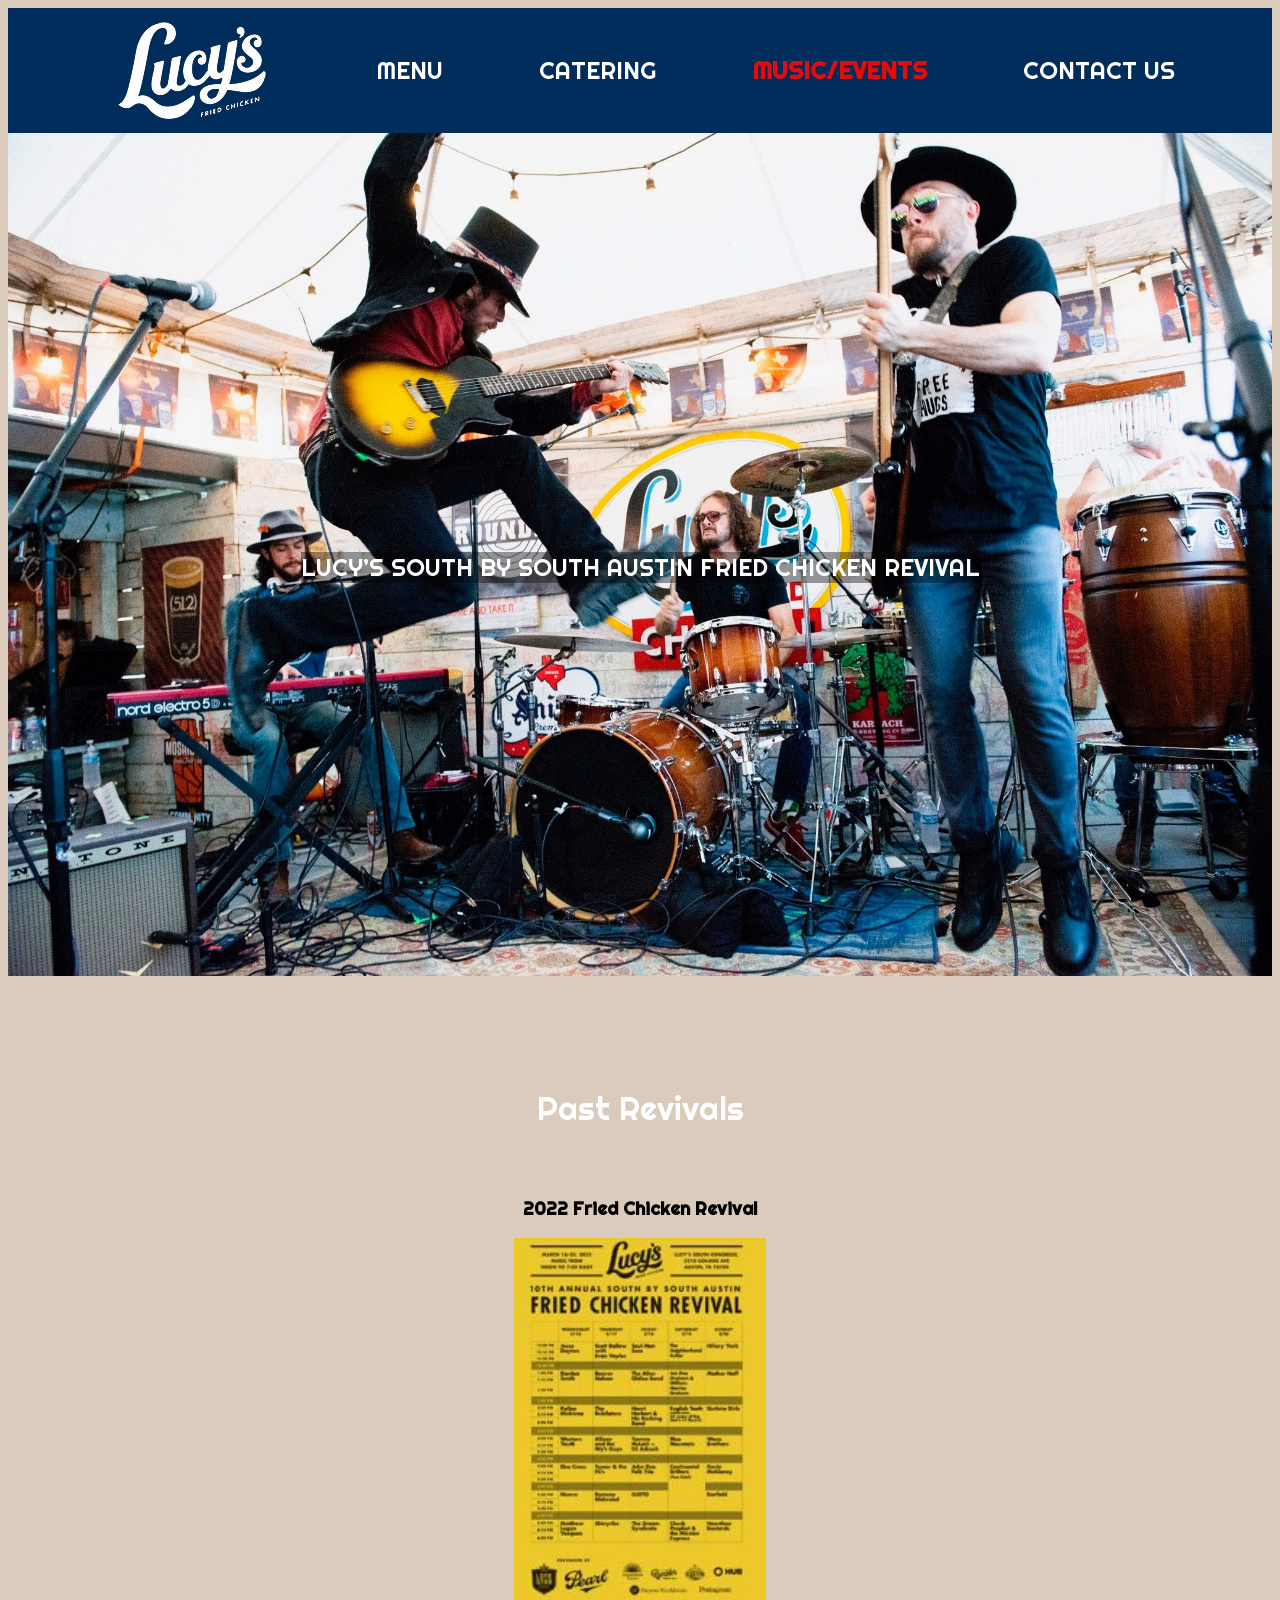
==== Interior Page/index.html @ e4cff9c6 "Nav Bar and Hero Image" ====
<!DOCTYPE html>
<head>
    <title>Lucy's Revival</title>
    <link rel="stylesheet" type="text/css" href="css/style.css">
    <link rel="preconnect" href="https://fonts.googleapis.com">
    <link rel="preconnect" href="https://fonts.gstatic.com" crossorigin>
    <link href="https://fonts.googleapis.com/css2?family=Poppins:wght@400;700&family=Righteous&display=swap" rel="stylesheet">
</head>

<body>
  <header>
    <nav id="navBar">
        <div id="navigation">
          <img class=logo src="images/lucy's-transparent-logo.png" alt="Lucy's Logo">
          <p>MENU</p>
          <p>CATERING</p>
          <p class="highlight">MUSIC/EVENTS</p>
          <p>CONTACT US</p>
        </div>
    </nav>
  </header>

    <div class="heroImgContainer">
      <img class=heroImg width=100% height=auto src="images/image 58.jpg" alt="Band plays guitar while jumping in the air excitedly">
      <h2><span>LUCY’S SOUTH BY SOUTH AUSTIN FRIED CHICKEN REVIVAL</span></h2>
    </div>
    <div class="apology">

    </div>
    <br>
    <br>
    <br>
    <section>
      <p class="h3">Past Revivals</p>
      <br>
      <div>
        <h3 class="first">2022 Fried Chicken Revival</h3>
        <img class="revival-first" src="images/image 62.jpg" alt="2022 Fried Chicken Revival Lineup">
      </div>
      <div>

      </div>
    </section>
  </body>
---- Interior Page/css/style.css ----
body {
    background-color: #dacbbc;
}

#navigation {
    display: flex;
    align-items: center;
    justify-content: space-evenly;
    color: white;
    font-family: 'Righteous', sans-serif;
    font-size: x-large;
}

.logo {
    padding-right: 20%;
    padding: 1%;
}

nav {
    background-color: #002D5C;
    align-items: center;
}

.highlight {
    color: #e20c0c;
    font-weight: bold;
}

.navBar {
    display: flex;
    flex-direction: row;
    margin: 0px 5%;
}

.heroImgContainer {
    display: flex;
    position: relative;
    align-items: center;
}

h2 {
    position: absolute;
    font-family: 'Righteous', sans-serif;
    color: white;
    font-size: x-large;
    text-align: center;
    font-weight: 400;
    width: 100%;
}

span {
    background-color: rgba(0, 0, 0, 0.384);
}
.heroImg {
    padding-bottom: 2%;
}

.h3 {
    font-family: 'Righteous', sans-serif;
    color: white;
    text-align: center;
    font-size: xx-large;
}

.first {
    text-align: center;
}

h3 {
    font-family: 'Righteous', sans-serif;
    font-size: large;
}

.revival-first {
    display: block;
    margin-left: auto;
    margin-right: auto;
    width: 20%;
}
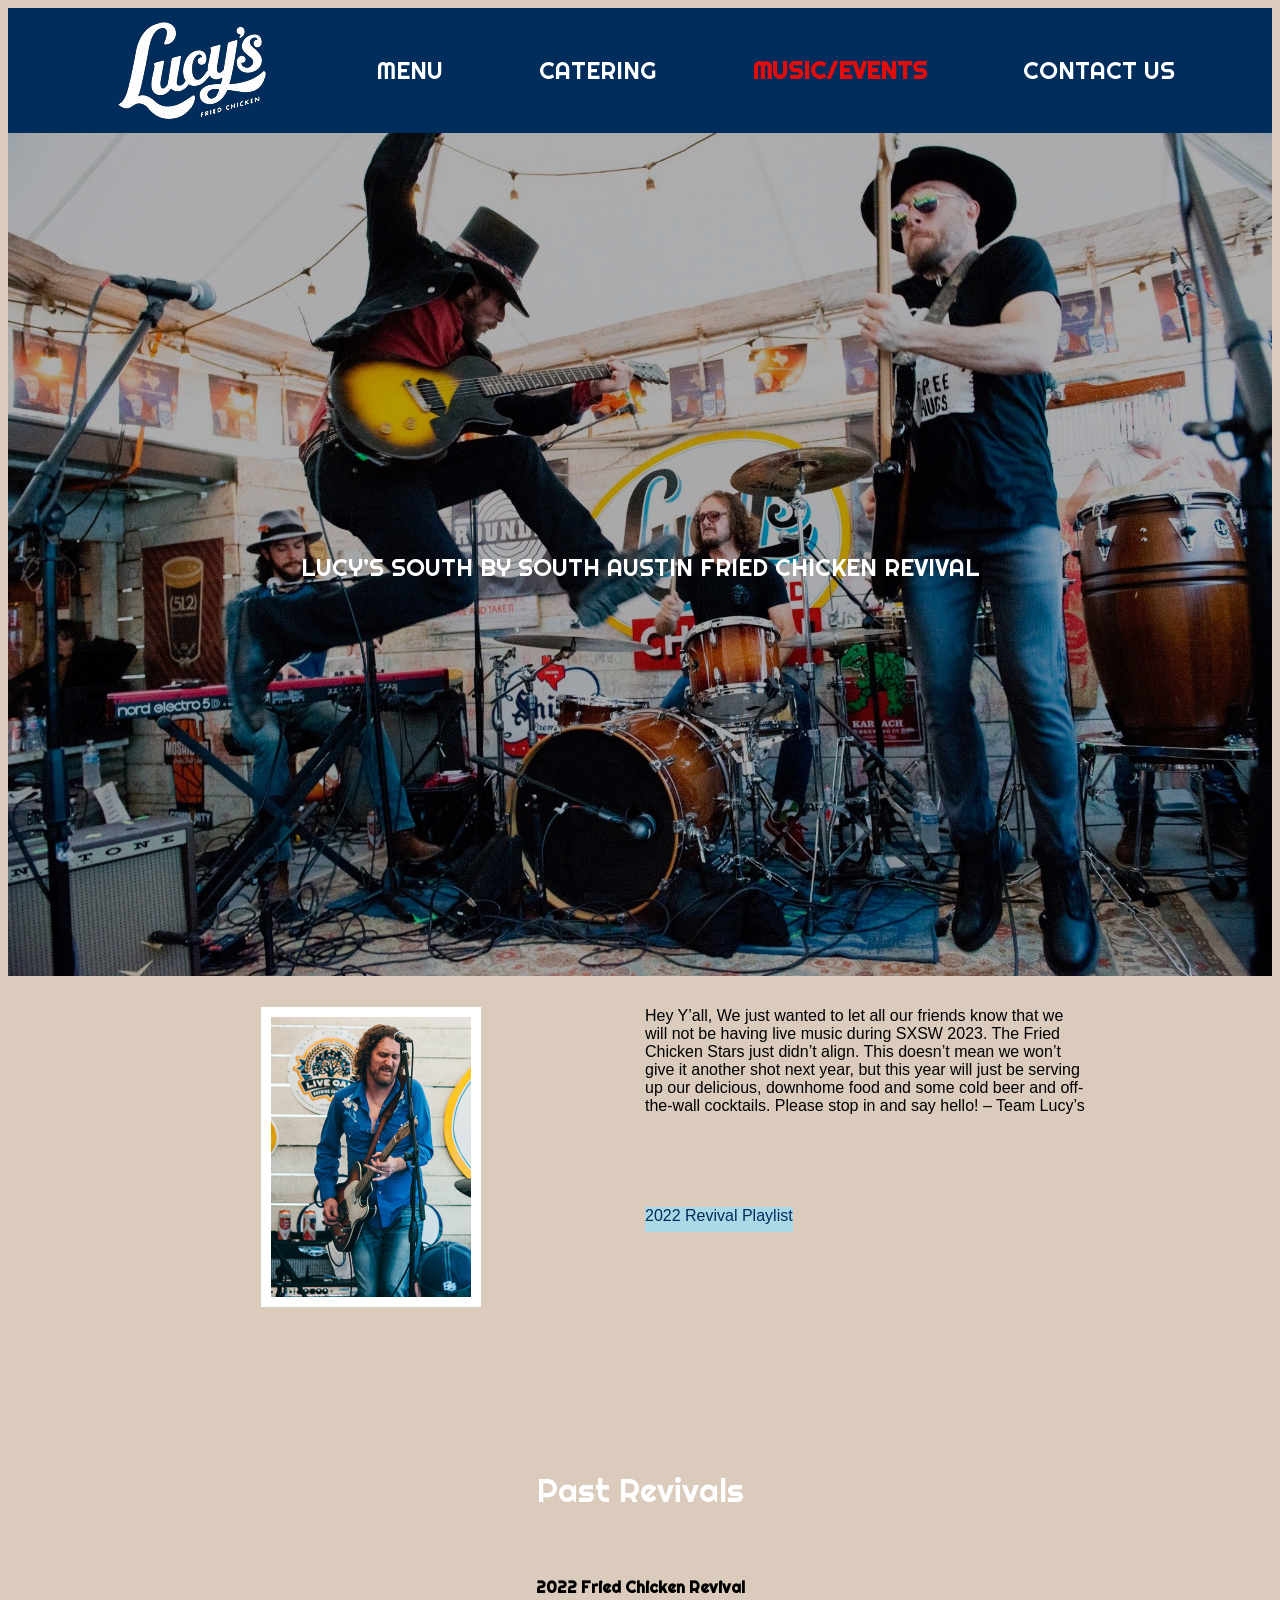
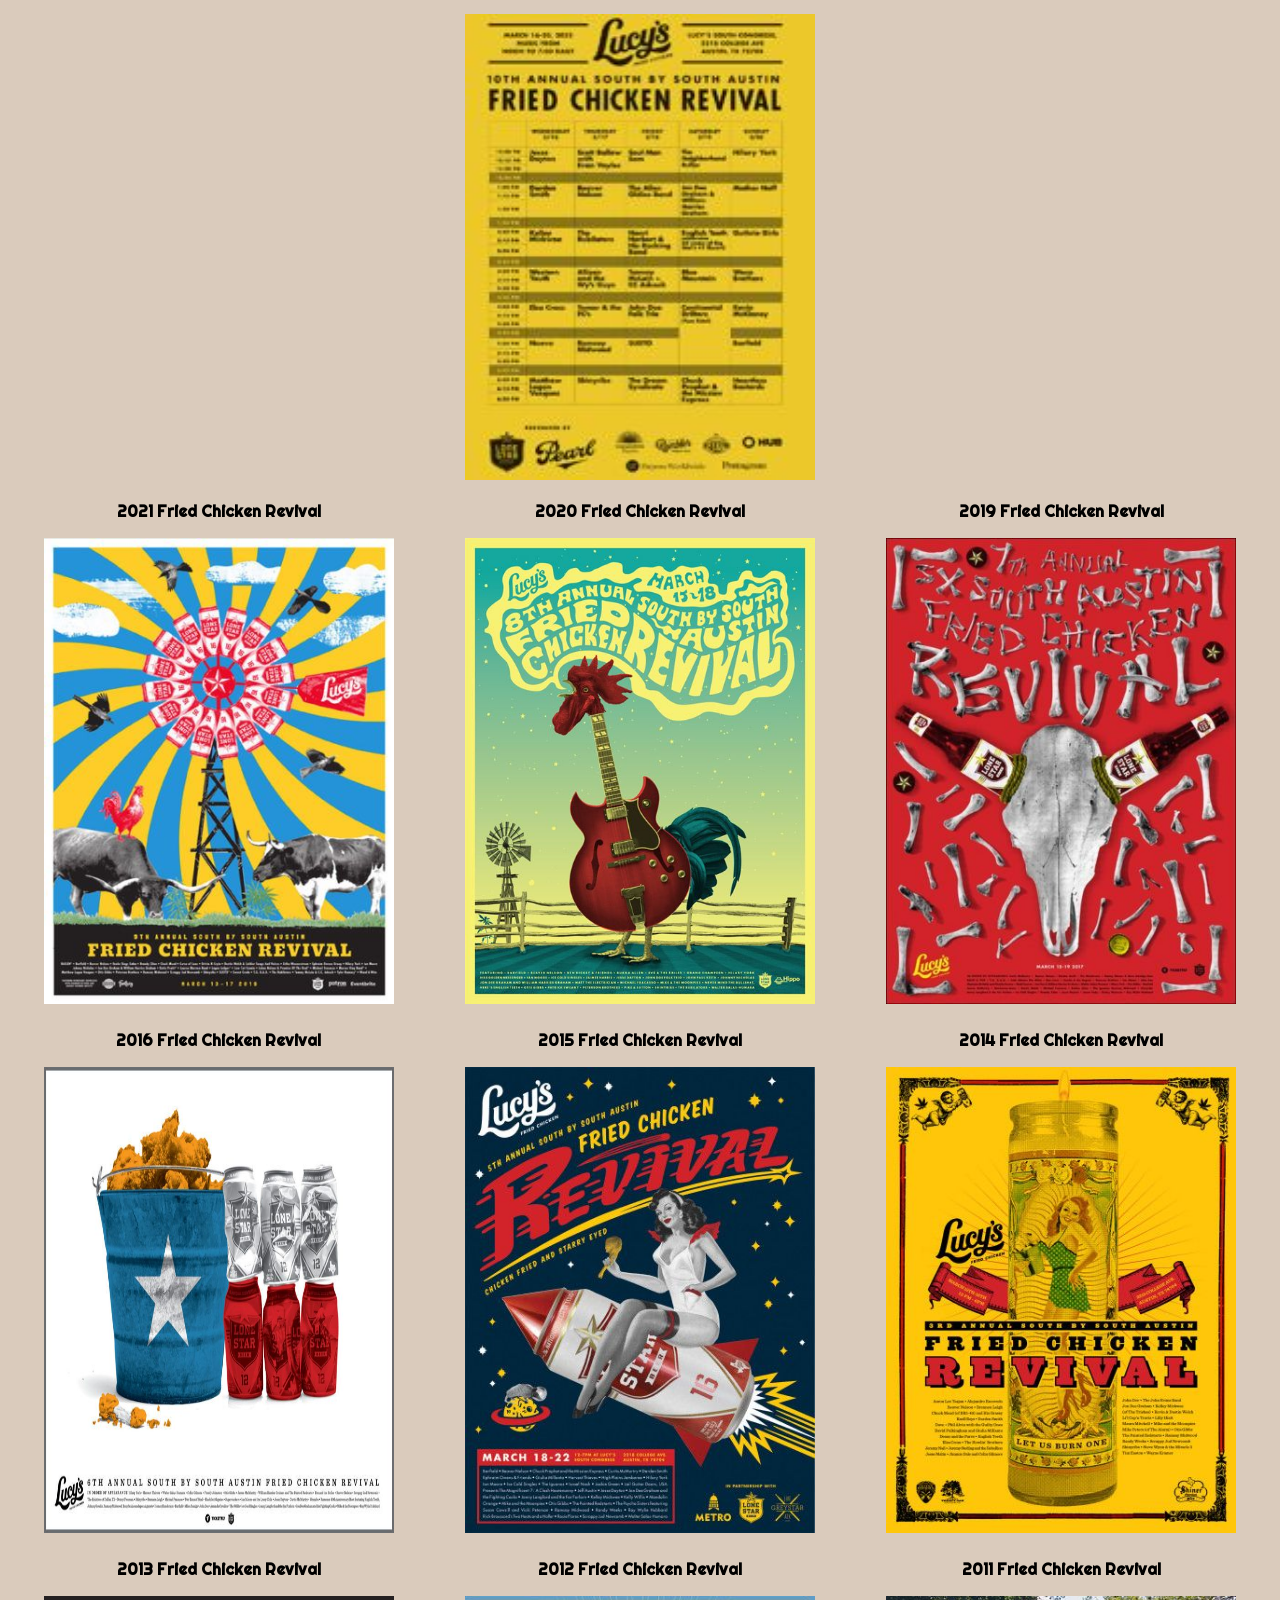
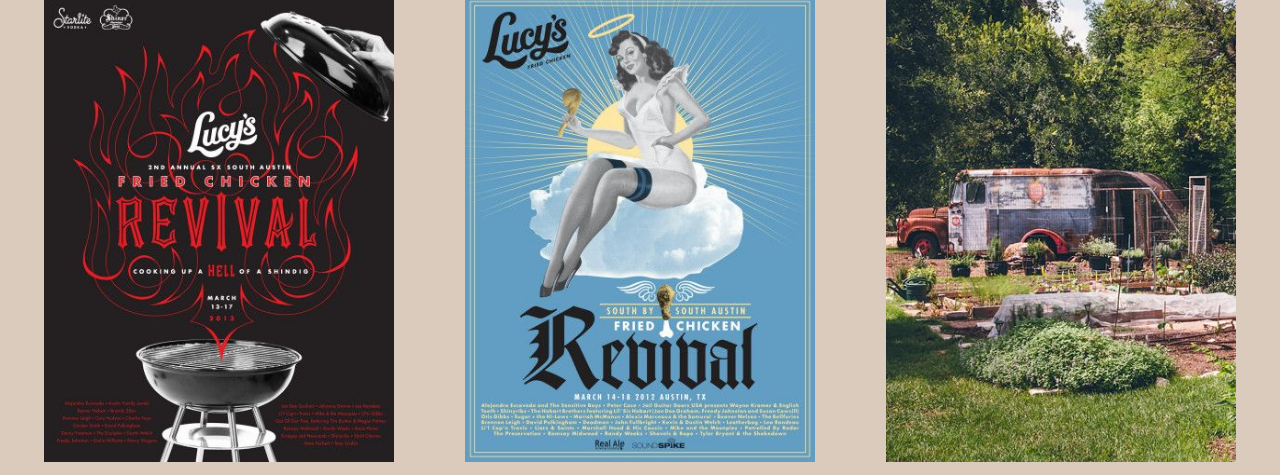
==== commit aa34fb70: "Apology Started, Revival Grid Finalized" ====
--- a/Interior Page/index.html
+++ b/Interior Page/index.html
@@ -22,12 +22,16 @@
 
     <div class="heroImgContainer">
       <img class=heroImg width=100% height=auto src="images/image 58.jpg" alt="Band plays guitar while jumping in the air excitedly">
-      <h2><span>LUCY’S SOUTH BY SOUTH AUSTIN FRIED CHICKEN REVIVAL</span></h2>
+      <h2>LUCY’S SOUTH BY SOUTH AUSTIN FRIED CHICKEN REVIVAL</h2>
     </div>
     <div class="apology">
-
+      <img class="apologyItem" id="apologyImg" src="images/artist.png">
+      <p class="apologyItem column" id="apologyText">Hey Y’all, 
+        We just wanted to let all our friends know that we will not be having live music during SXSW 2023. 
+        The Fried Chicken Stars just didn’t align. This doesn’t mean we won’t give it another shot next year, but this year will just be serving up our delicious, downhome food and some cold beer and off-the-wall cocktails. Please stop in and say hello!
+        – Team Lucy’s</p>
+      <a class="apologyItem column" id="revivalButton">2022 Revival Playlist</a>
     </div>
-    <br>
     <br>
     <br>
     <section>
@@ -35,10 +39,45 @@
       <br>
       <div>
         <h3 class="first">2022 Fried Chicken Revival</h3>
-        <img class="revival-first" src="images/image 62.jpg" alt="2022 Fried Chicken Revival Lineup">
+        <img class="revival-2022" src="images/image 62.jpg" alt="2022 Fried Chicken Revival Lineup">
       </div>
-      <div>
-
+      <div class="gridContainer">
+        <div class="gridItem" id="revival-2021">
+          <h3>2021 Fried Chicken Revival</h3>
+          <img src="images/image 64.jpg" alt="2021 Fried Chicken Revival Lineup">
+        </div>
+        <div class="gridItem" id="revival-2020">
+          <h3>2020 Fried Chicken Revival</h3>
+          <img src="images/image 63.jpg" alt="2020 Fried Chicken Revival Lineup">
+        </div>
+        <div class="gridItem" id="revival-2019">
+          <h3>2019 Fried Chicken Revival</h3>
+          <img src="images/image 65.jpg" alt="2019 Fried Chicken Revival Lineup">
+        </div>
+        <div class="gridItem" id="revival-2016">
+          <h3>2016 Fried Chicken Revival</h3>
+          <img src="images/image 66.jpg" alt="2016 Fried Chicken Revival Lineup">
+        </div>
+        <div class="gridItem" id="revival-2015">
+          <h3>2015 Fried Chicken Revival</h3>
+          <img src="images/image 67.jpg" alt="2015 Fried Chicken Revival Lineup">
+        </div>
+        <div class="gridItem" id="revival-2014">
+          <h3>2014 Fried Chicken Revival</h3>
+          <img src="images/image 68.jpg" alt="2014 Fried Chicken Revival Lineup">
+        </div>
+        <div class="gridItem" id="revival-2013">
+          <h3>2013 Fried Chicken Revival</h3>
+          <img src="images/image 69.jpg" alt="2013 Fried Chicken Revival Lineup">
+        </div>
+        <div class="gridItem" id="revival-2012">
+          <h3>2012 Fried Chicken Revival</h3>
+          <img src="images/image 70.jpg" alt="2012 Fried Chicken Revival Lineup">
+        </div>
+        <div class="gridItem" id="revival-2011">
+          <h3>2011 Fried Chicken Revival</h3>
+          <img src="images/image 71.jpg" alt="2011 Fried Chicken Revival Lineup">
+        </div>
       </div>
     </section>
   </body>
--- a/Interior Page/css/style.css
+++ b/Interior Page/css/style.css
@@ -48,11 +48,9 @@
     width: 100%;
 }
 
-span {
-    background-color: rgba(0, 0, 0, 0.384);
-}
 .heroImg {
     padding-bottom: 2%;
+    filter: brightness(70%);
 }
 
 .h3 {
@@ -68,12 +66,112 @@
 
 h3 {
     font-family: 'Righteous', sans-serif;
-    font-size: large;
+    font-size: medium;
+    text-align: center;
 }
 
-.revival-first {
+.apology {
+    display: grid;
+    grid-template-columns: 1fr 1fr;
+    grid-template-rows: 200px 200px;
+    grid-template-areas:
+    "apologyImg apologyText"
+    "apologyImg revivalButton"
+}
+
+.apologyItem {
+    margin: 5px;
+    cursor: pointer;
+    display: grid;
+    width: 70%;
+}
+
+#apologyImg {
+    grid-area: apologyImg;
+    margin-left: 40%;
+    width: 200px;
+    height: auto;
+    border: 10px solid white;
+}
+
+#apologyText {
+    grid-area: apologyText;
+    font-family: 'Poppins', sans-serif;
+}
+
+#revivalButton {
+    grid-area: revivalButton;
+    font-family: 'Poppins', sans-serif;
+    color: #002D5C;
+}
+
+a {
+    background-color: lightblue;
+    max-height: 25px;
+    max-width: fit-content;
+}
+
+.revival-2022 {
     display: block;
     margin-left: auto;
     margin-right: auto;
-    width: 20%;
+    width: 350px;
+    height: 466px;
+}
+.gridContainer {
+    display: grid;
+    grid-template-rows: 1fr 1fr 1fr;
+    grid-template-columns: 1fr 1fr 1fr;
+    grid-template-areas:
+    "revival-2021 revival-2020 revival-2019"
+    "revival-2016 revival-2015 revival-2014"
+    "revival-2013 revival-2012 revival-2011"
+}
+
+#revival-2021 {
+    grid-area: revival-2021;
+}
+
+#revival-2020 {
+    grid-area: revival-2020;
+}
+
+#revival-2019 {
+    grid-area: revival-2019;
+}
+
+#revival-2016 {
+    grid-area: revival-2016;
+}
+
+#revival-2015 {
+    grid-area: revival-2015;
+}
+
+#revival-2014 {
+    grid-area: revival-2014;
+}
+
+#revival-2013 {
+    grid-area: revival-2013;
+}
+
+#revival-2012 {
+    grid-area: revival-2012;
+}
+
+#revival-2011 {
+    grid-area: revival-2011;
+}
+
+.gridItem {
+    margin: 5px;
+    cursor: pointer;
+    display: grid;
+    place-items: center;
+}
+
+.gridItem img {
+    width: 350px;
+    height: 466px;
 }
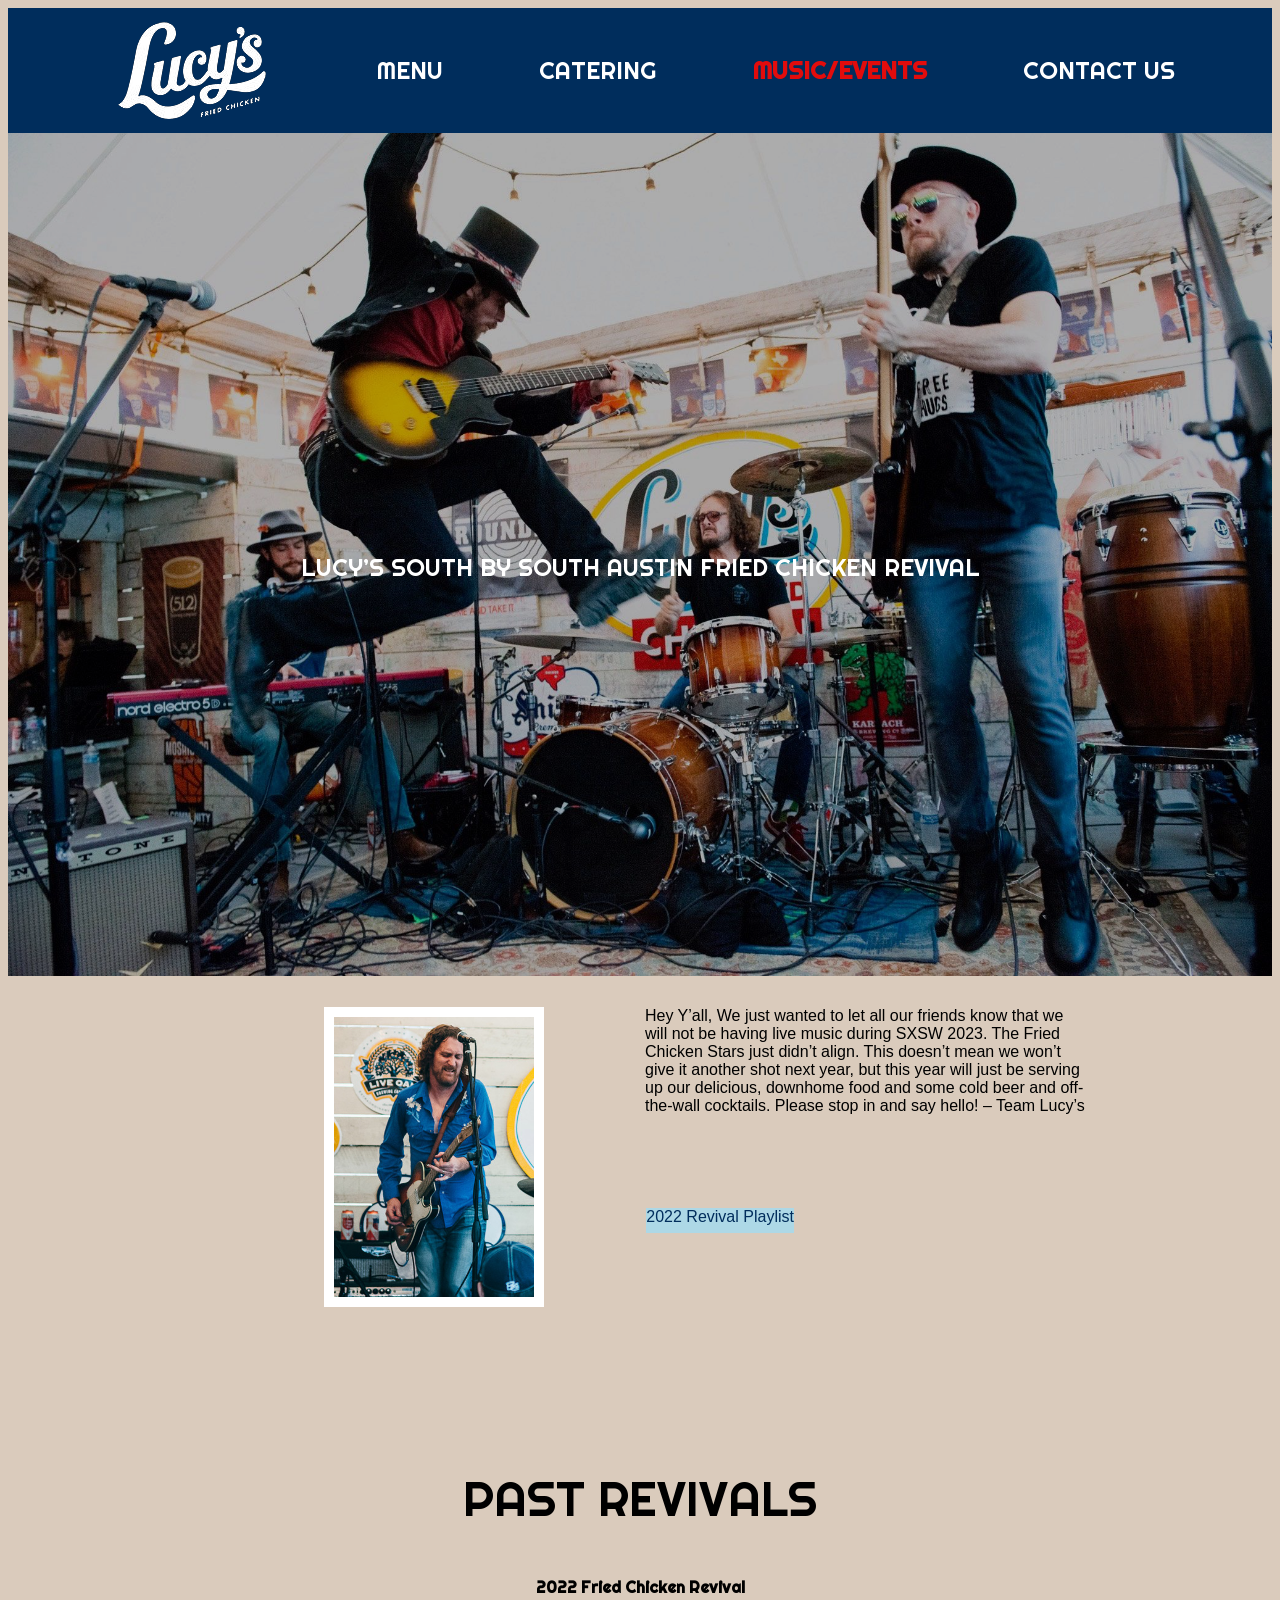
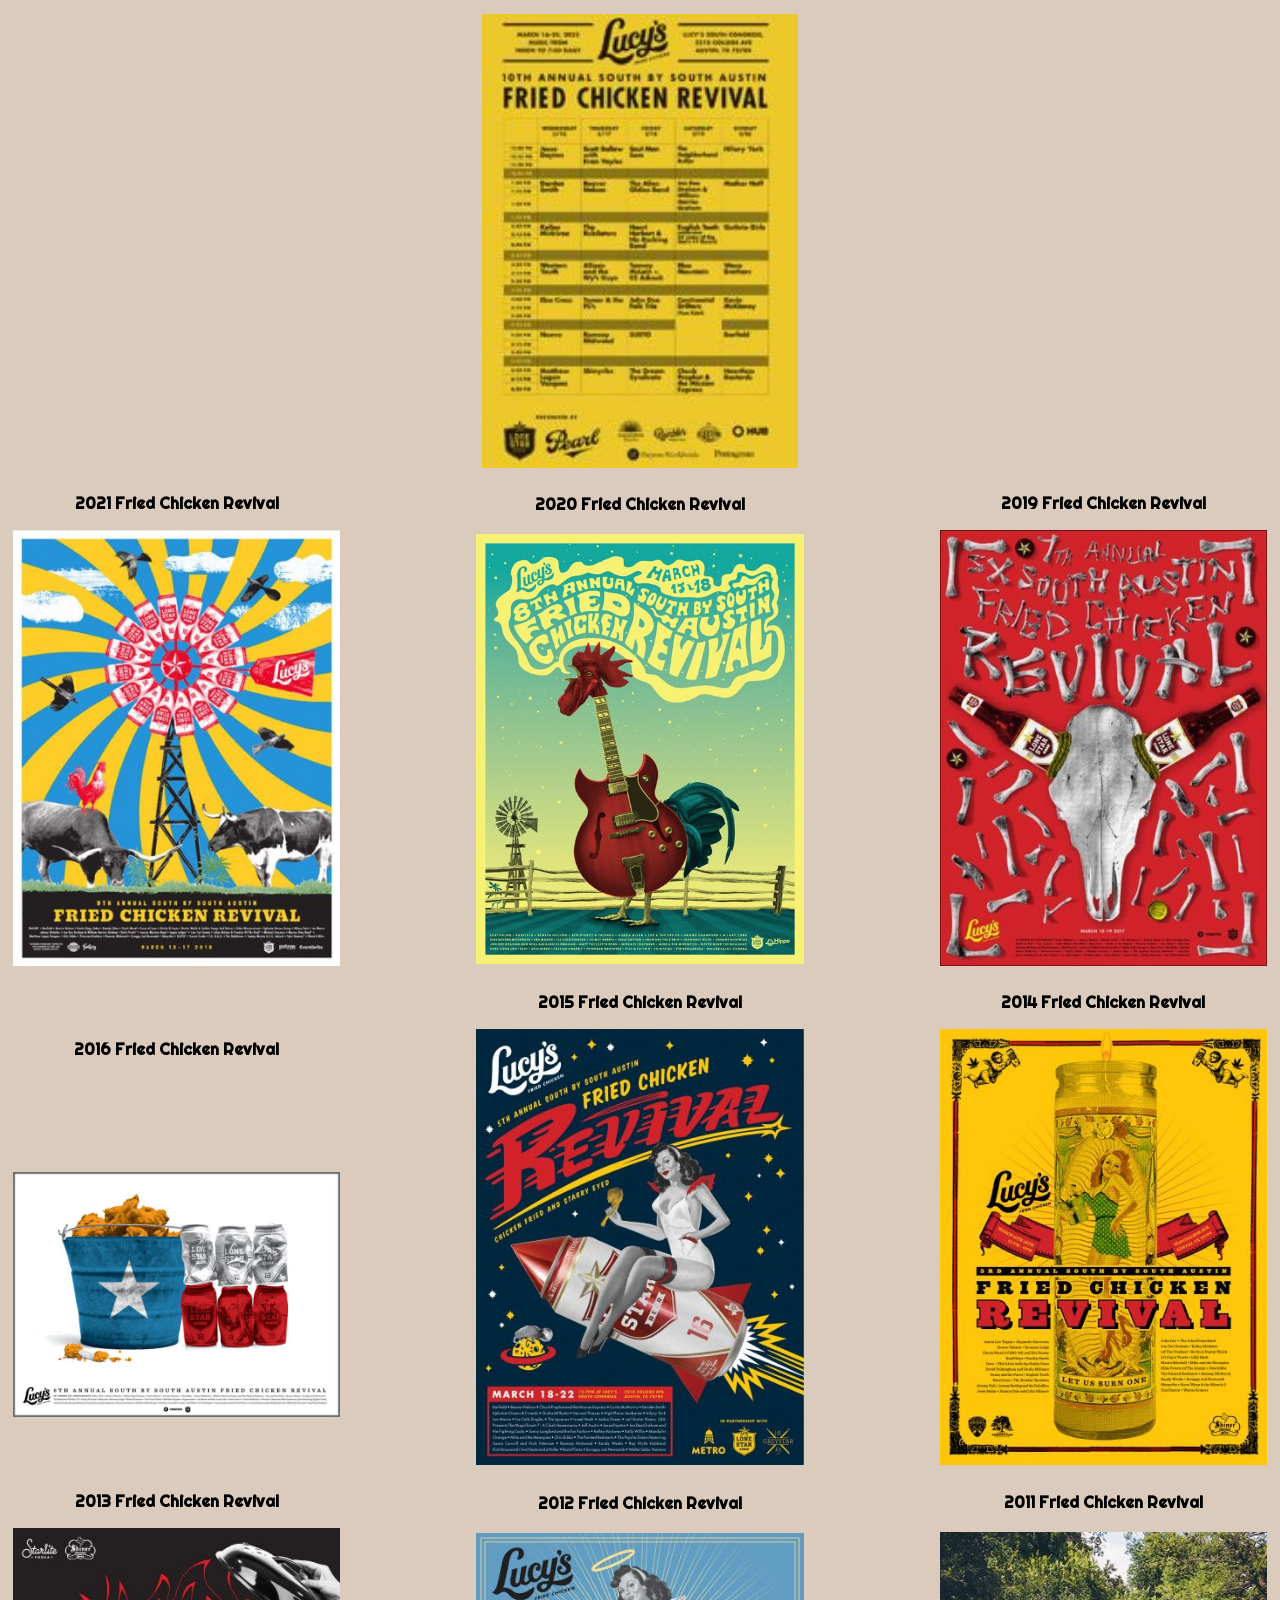
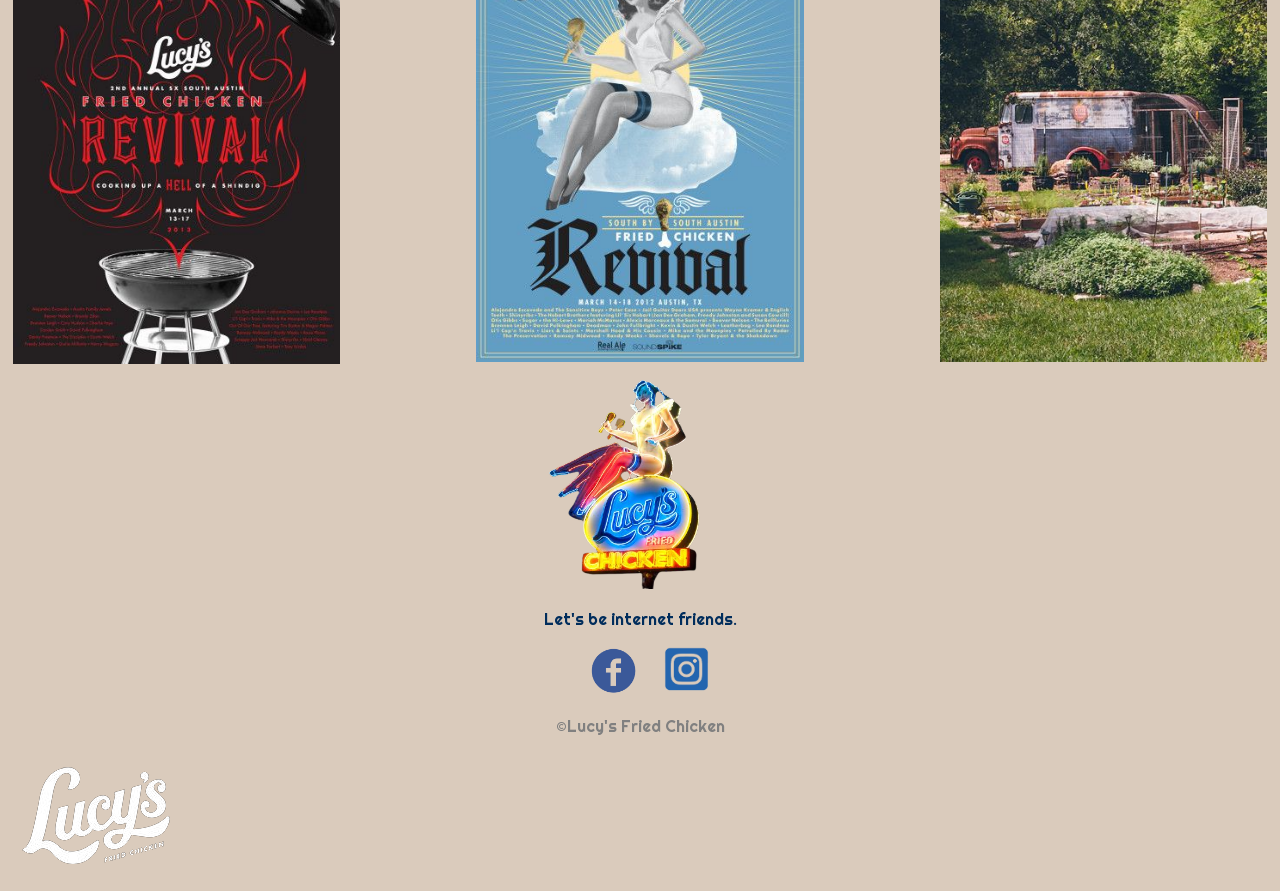
==== commit df8ed205: "Everything but Footer" ====
--- a/Interior Page/index.html
+++ b/Interior Page/index.html
@@ -1,6 +1,7 @@
 <!DOCTYPE html>
 <head>
     <title>Lucy's Revival</title>
+    <meta content="width=device-width, initial-scale=1" name="viewport">
     <link rel="stylesheet" type="text/css" href="css/style.css">
     <link rel="preconnect" href="https://fonts.googleapis.com">
     <link rel="preconnect" href="https://fonts.gstatic.com" crossorigin>
@@ -33,12 +34,10 @@
       <a class="apologyItem column" id="revivalButton">2022 Revival Playlist</a>
     </div>
     <br>
-    <br>
     <section>
-      <p class="h3">Past Revivals</p>
-      <br>
-      <div>
-        <h3 class="first">2022 Fried Chicken Revival</h3>
+      <p class="h3">PAST REVIVALS</p>
+      <div class="first">
+        <h3>2022 Fried Chicken Revival</h3>
         <img class="revival-2022" src="images/image 62.jpg" alt="2022 Fried Chicken Revival Lineup">
       </div>
       <div class="gridContainer">
@@ -79,5 +78,22 @@
           <img src="images/image 71.jpg" alt="2011 Fried Chicken Revival Lineup">
         </div>
       </div>
+      <div class="preFooter">
+        <img width=30% src="images/lucy's sign.png">
+        <br>
+        <p class="socialMediaText">
+            Let's be internet friends.
+        </p>
+        <img class="socialMedia" src="images/facebook logo.png">
+        <img class="socialMedia" src="images/insta logo.png">
+        <p class="trademark">
+            ©Lucy's Fried Chicken
+        </p>
+    </div>
     </section>
+    <footer>
+      <div>
+          <img class="logo" src="images/lucy's-transparent-logo.png">
+      </div>
+  </footer>
   </body>
--- a/Interior Page/css/style.css
+++ b/Interior Page/css/style.css
@@ -8,7 +8,7 @@
     justify-content: space-evenly;
     color: white;
     font-family: 'Righteous', sans-serif;
-    font-size: x-large;
+    font-size: 1.5em;
 }
 
 .logo {
@@ -55,13 +55,16 @@
 
 .h3 {
     font-family: 'Righteous', sans-serif;
-    color: white;
-    text-align: center;
-    font-size: xx-large;
+    text-align: center;
+    font-size: 3em;
 }
 
 .first {
-    text-align: center;
+    margin-left: auto;
+    margin-right: auto;
+    place-items: center;
+    width: 25%;
+    height: auto;
 }
 
 h3 {
@@ -81,14 +84,13 @@
 
 .apologyItem {
     margin: 5px;
-    cursor: pointer;
     display: grid;
     width: 70%;
 }
 
 #apologyImg {
     grid-area: apologyImg;
-    margin-left: 40%;
+    margin-left: 50%;
     width: 200px;
     height: auto;
     border: 10px solid white;
@@ -97,12 +99,15 @@
 #apologyText {
     grid-area: apologyText;
     font-family: 'Poppins', sans-serif;
+    font-size: 1em;
 }
 
 #revivalButton {
     grid-area: revivalButton;
     font-family: 'Poppins', sans-serif;
     color: #002D5C;
+    cursor: pointer;
+    margin: 1%;
 }
 
 a {
@@ -111,15 +116,19 @@
     max-width: fit-content;
 }
 
+.column {
+    align-items: left;
+}
+
 .revival-2022 {
-    display: block;
-    margin-left: auto;
-    margin-right: auto;
-    width: 350px;
-    height: 466px;
-}
+    width: 100%;
+    height: auto;
+}
+
 .gridContainer {
     display: grid;
+    justify-items: center;
+    column-gap: 10%;
     grid-template-rows: 1fr 1fr 1fr;
     grid-template-columns: 1fr 1fr 1fr;
     grid-template-areas:
@@ -172,6 +181,32 @@
 }
 
 .gridItem img {
-    width: 350px;
-    height: 466px;
+    width: 100%;
+    height: auto;
+}
+
+.preFooter {
+    text-align: center;
+}
+
+.socialMediaText {
+    font-family: 'Righteous', sans-serif;
+    color:#002D5C;
+    font-size: 1em;
+}
+
+.socialMedia {
+    height: 50px;
+}
+
+.trademark {
+    font-family: 'Righteous', sans-serif;
+    color: gray;
+    font-size: 1em;
+}
+
+@media (max-width: 1100px) {
+    #revivalButton {
+        margin-top: 18%;
+    }
 }
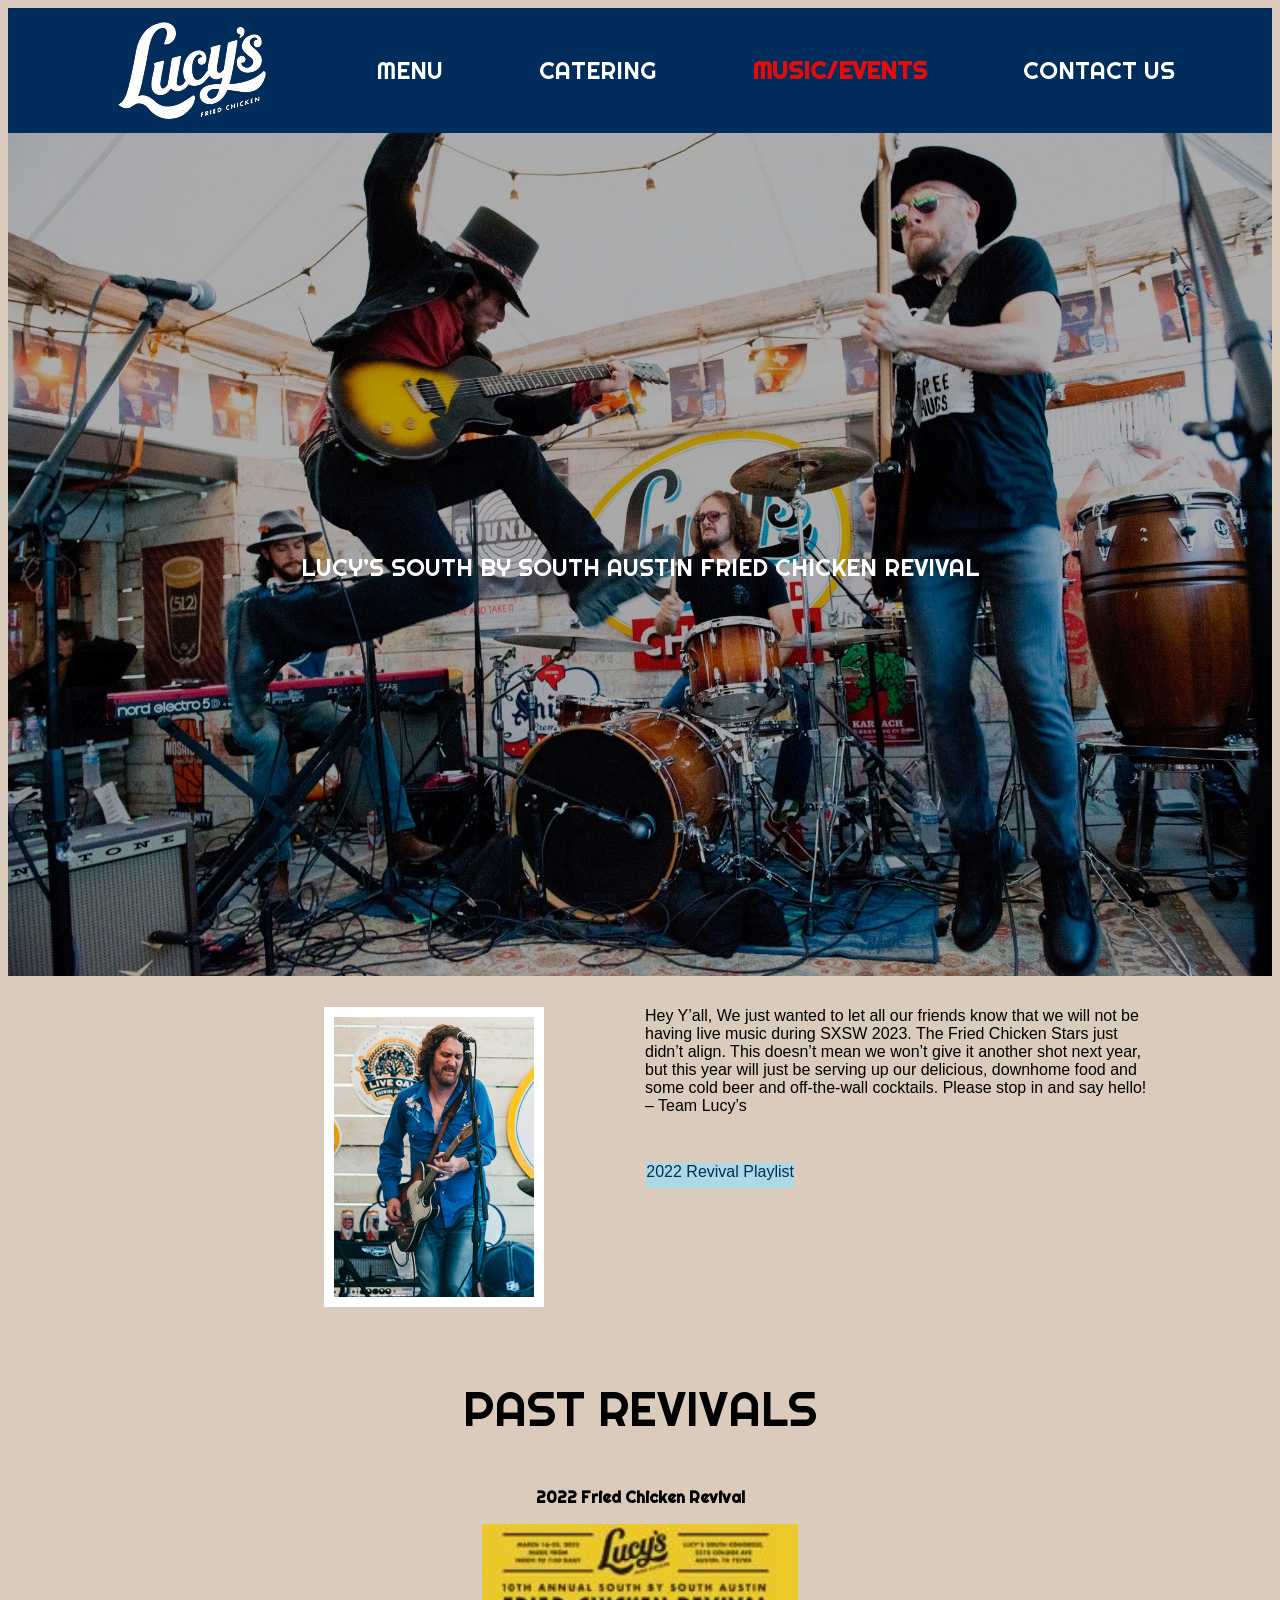
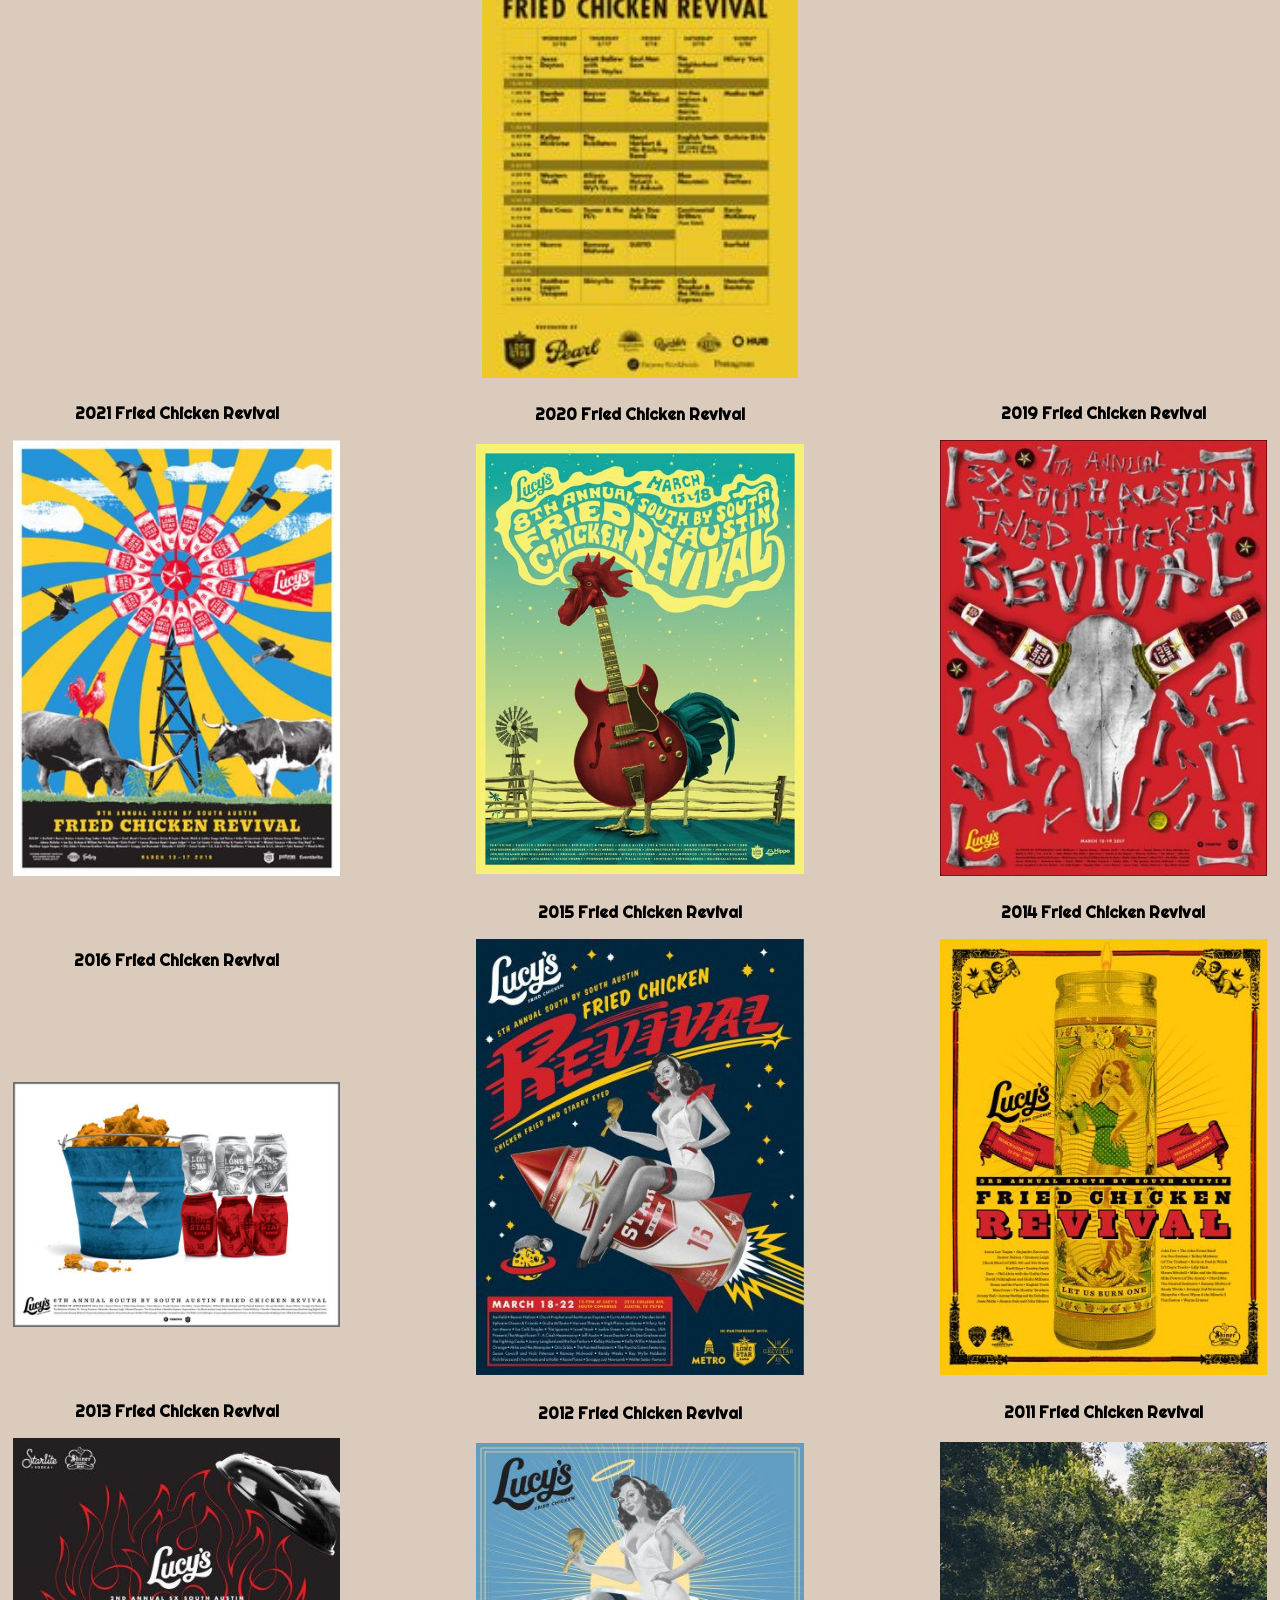
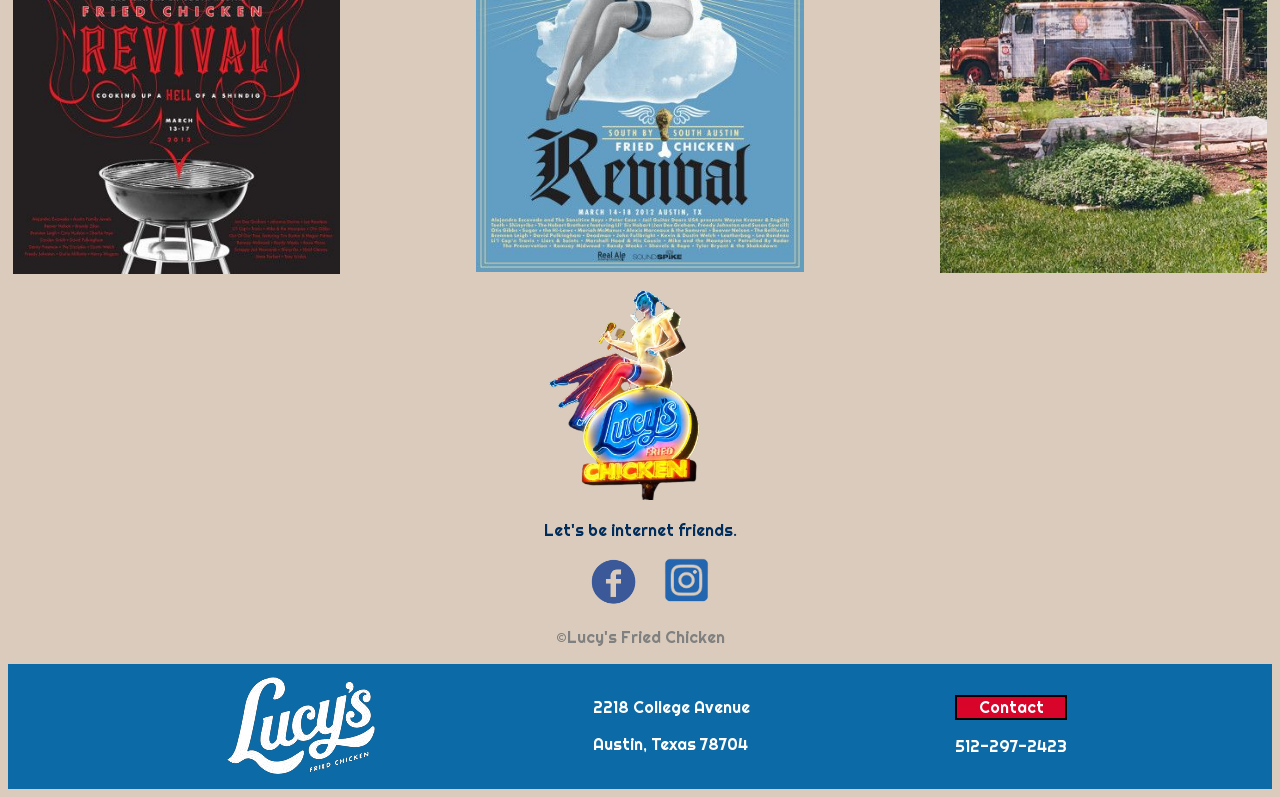
==== commit 1d0a4e85: "Final Interior Page" ====
--- a/Interior Page/index.html
+++ b/Interior Page/index.html
@@ -92,8 +92,16 @@
     </div>
     </section>
     <footer>
-      <div>
+      <div class="footer">
           <img class="logo" src="images/lucy's-transparent-logo.png">
+          <div>
+            <p>2218 College Avenue</p>
+            <p>Austin, Texas 78704</p>
+          </div>
+          <div>
+            <p class="Contact">Contact</p>
+            <p>512-297-2423</p>
+          </div>
       </div>
   </footer>
   </body>
--- a/Interior Page/css/style.css
+++ b/Interior Page/css/style.css
@@ -9,6 +9,7 @@
     color: white;
     font-family: 'Righteous', sans-serif;
     font-size: 1.5em;
+    cursor: pointer;
 }
 
 .logo {
@@ -76,7 +77,7 @@
 .apology {
     display: grid;
     grid-template-columns: 1fr 1fr;
-    grid-template-rows: 200px 200px;
+    grid-template-rows: 1fr 1fr;
     grid-template-areas:
     "apologyImg apologyText"
     "apologyImg revivalButton"
@@ -85,7 +86,7 @@
 .apologyItem {
     margin: 5px;
     display: grid;
-    width: 70%;
+    width: 80%;
 }
 
 #apologyImg {
@@ -205,8 +206,62 @@
     font-size: 1em;
 }
 
+.footer {
+    width: 100%;
+    background-color: #0C6BA6;
+    display: flex;
+    align-items: center;
+    justify-content: space-evenly;
+    color: white;
+    font-family: 'Righteous', sans-serif;
+    font-size: 1em;
+}
+
+.Contact {
+    background-color: #D90429;
+    border: 2px solid black;
+    text-align: center;
+}
 @media (max-width: 1100px) {
+    .apology {
+        margin: auto;
+        grid-template-columns: 100%;
+        grid-template-rows: .5fr .5fr .8fr .5fr;
+        grid-template-areas:
+        "apologyImg"
+        "apologyImg"
+        "apologyText"
+        "revivalButton"
+    }
+    #apologyImg {
+        margin: auto;
+    }
     #revivalButton {
-        margin-top: 18%;
+        margin: auto;
+    }
+    #apologyText {
+        margin: auto;
+    }
+}
+
+@media only screen (max-width: 600px) {
+    .apology {
+        margin: auto;
+        grid-template-columns: 100%;
+        grid-template-rows: .3fr .3fr .3fr .2fr;
+        grid-template-areas:
+        "apologyImg"
+        "apologyImg"
+        "apologyText"
+        "revivalButton"
+    }
+    #apologyImg {
+        margin: auto;
+    }
+    #revivalButton {
+        margin: auto;
+    }
+    #apologyText {
+        margin: auto;
     }
 }
